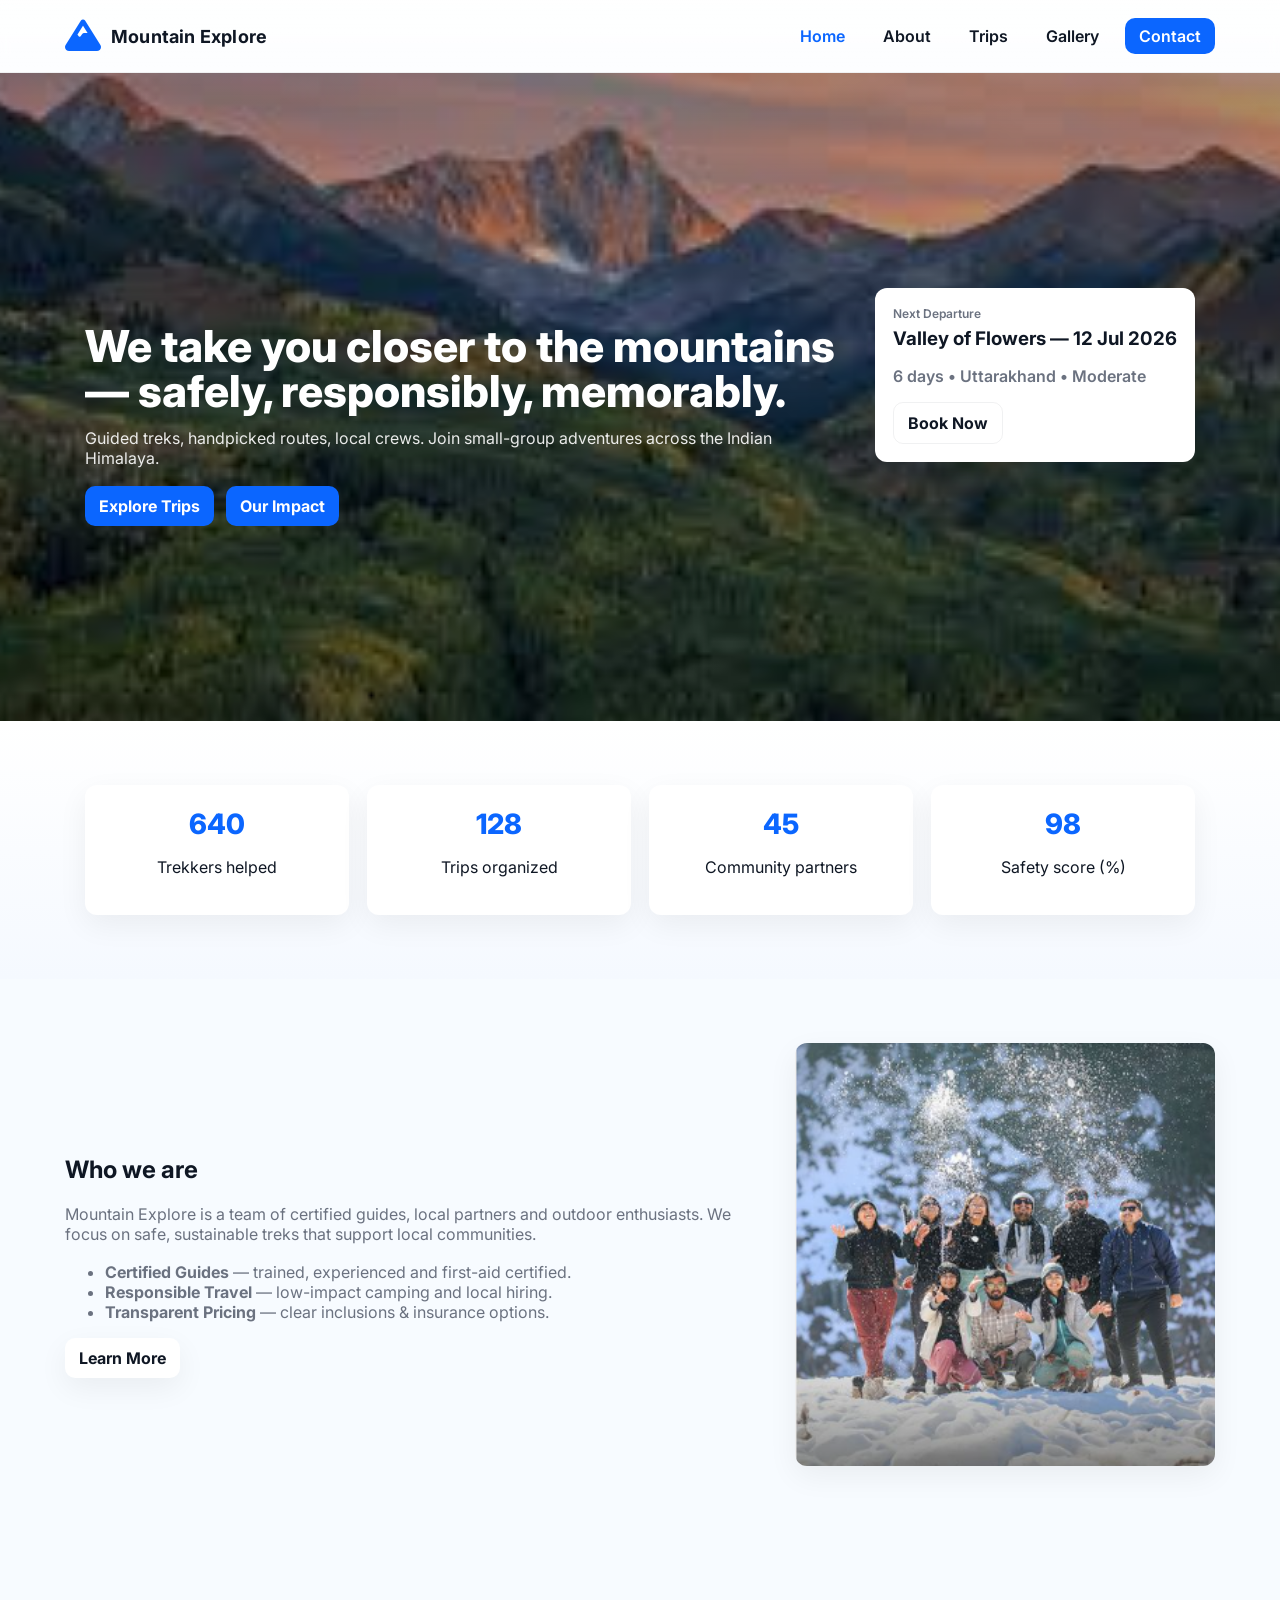
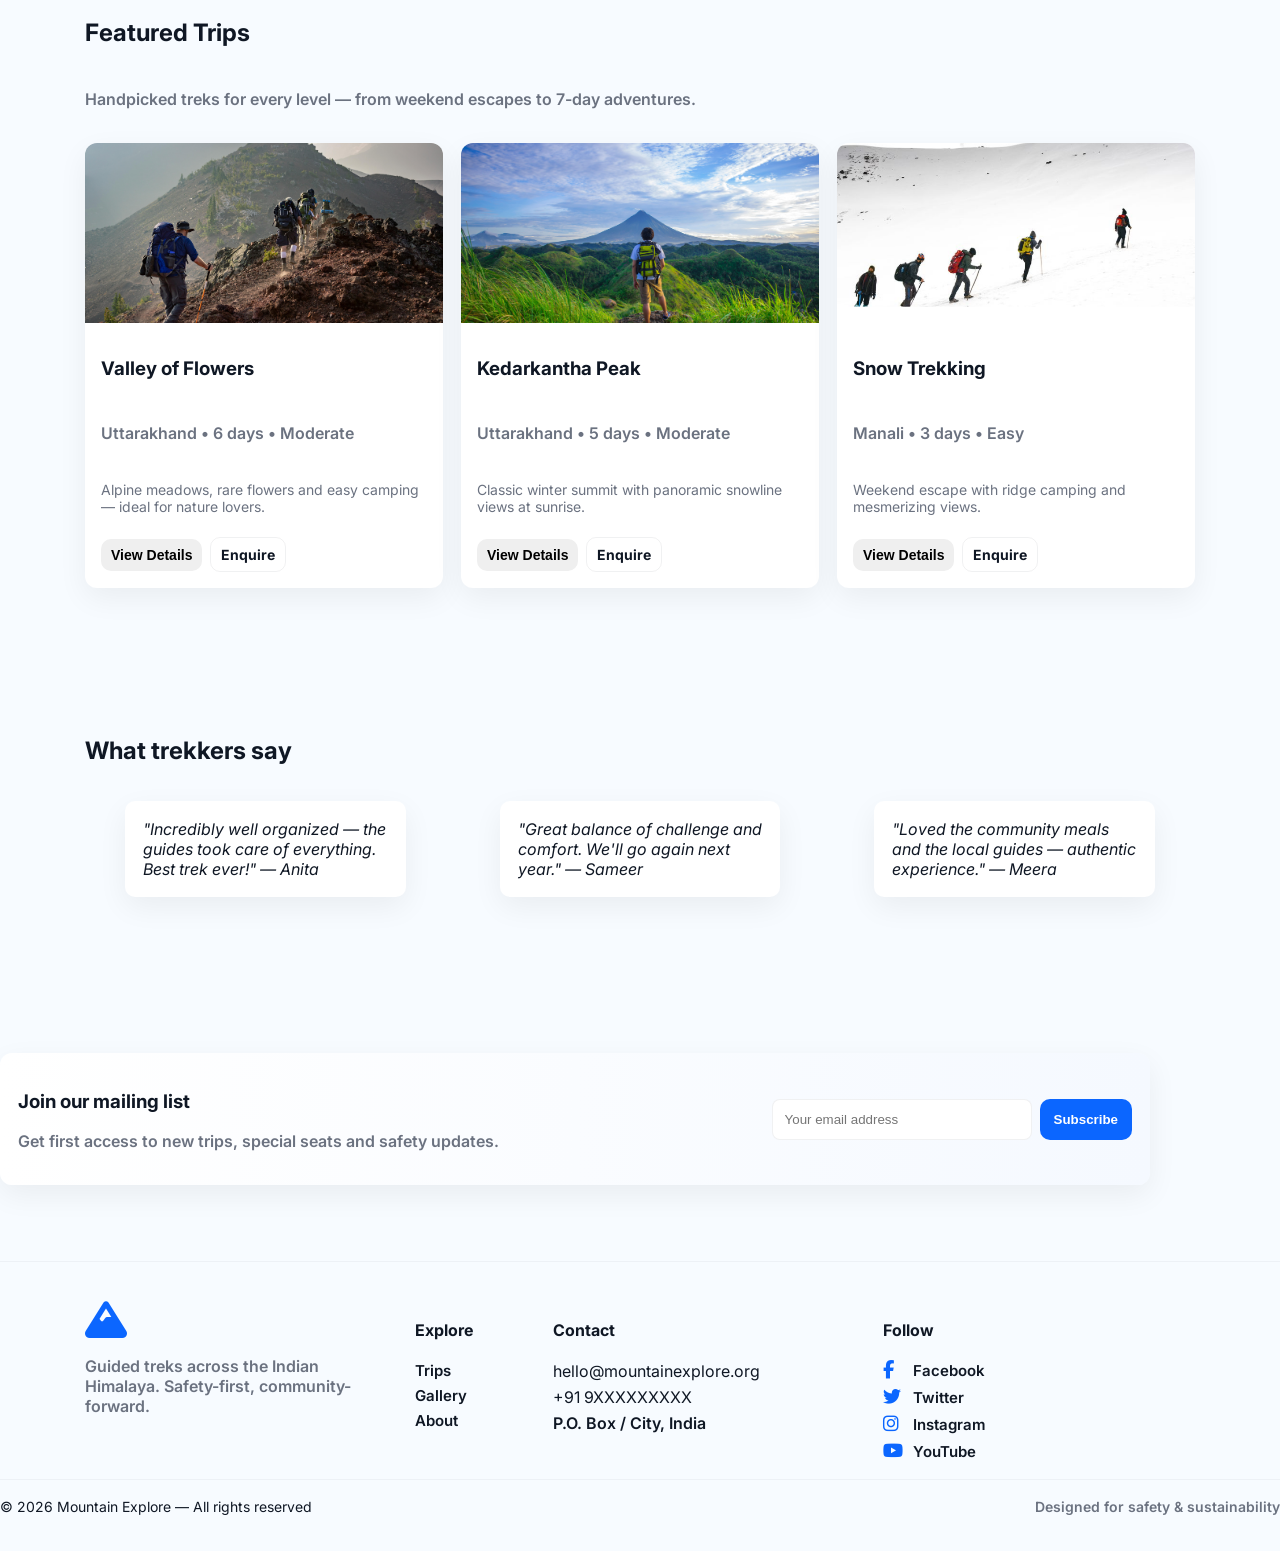
==== index.html @ 5033ecce "Add files via upload" ====
<!doctype html>
<html lang="en">
<head>
  <meta charset="utf-8" />
  <meta name="viewport" content="width=device-width,initial-scale=1" />
  <title>Mountain Explore — Adventures & Treks</title>
  <link rel="stylesheet" href="style.css" />
  <script defer src="script.js"></script>
  <link rel="preconnect" href="https://fonts.googleapis.com">
  <link rel="stylesheet" href="https://cdnjs.cloudflare.com/ajax/libs/font-awesome/6.5.0/css/all.min.css">
  <link href="https://fonts.googleapis.com/css2?family=Inter:wght@300;400;600;700;800&display=swap" rel="stylesheet">
  <meta name="description" content="Mountain Explore — curated treks & safe guided adventures. Explore Valley of Flowers, Kedarkantha and more.">
</head>
<body>
  <!-- Header -->
  <header class="site-header">
    <div class="container header-row">
      <a class="brand" href="index.html" aria-label="Mountain Explore home">
        <i class="fas fa-mountain brand-logo" aria-hidden="true"></i>
        <span class="brand-title">Mountain Explore</span>
      </a>

      <nav class="nav" aria-label="Primary">
        <a href="index.html" class="nav-link active">Home</a>
        <a href="about.html" class="nav-link">About</a>
        <a href="trips.html" class="nav-link">Trips</a>
        <a href="gallery.html" class="nav-link">Gallery</a>
        <a href="contact.html" class="nav-link cta">Contact</a>
      </nav>

      <button class="hamburger" aria-expanded="false" aria-label="Open menu">
        <span></span><span></span><span></span>
      </button>
    </div>
  </header>

  <!-- Mobile menu -->
  <div class="mobile-menu" aria-hidden="true">
    <a href="index.html">Home</a>
    <a href="about.html">About</a>
    <a href="trips.html">Trips</a>
    <a href="gallery.html">Gallery</a>
    <a href="contact.html" class="mobile-cta">Contact</a>
  </div>

  <main>
    <!-- Hero -->
    <section class="hero">
      <div class="hero-media">
        <img src="images/hero.png" alt="Mountains at sunrise" />
        <div class="hero-gradient"></div>
      </div>

      <div class="hero-content container">
        <div class="hero-text">
          <h1>We take you closer to the mountains — safely, responsibly, memorably.</h1>
          <p>Guided treks, handpicked routes, local crews. Join small-group adventures across the Indian Himalaya.</p>
          <div class="hero-actions">
            <a class="btn btn-primary" href="trips.html">Explore Trips</a>
            <a class="btn btn-primary" href="#impact">Our Impact</a>
          </div>
        </div>

        <aside class="hero-card">
          <div class="mini-head">Next Departure</div>
          <h3>Valley of Flowers — 12 Jul 2026</h3>
          <p class="muted">6 days • Uttarakhand • Moderate</p>
          <a class="btn btn-outline" href="trips.html#valley-of-flowers">Book Now</a>
        </aside>
      </div>
    </section>

    <!-- Impact counters -->
    <section id="impact" class="section section-alt">
      <div class="container">
        <div class="impact-grid">
          <div class="impact-card">
            <div class="impact-number" data-target="640">0</div>
            <p>Trekkers helped</p>
          </div>
          <div class="impact-card">
            <div class="impact-number" data-target="128">0</div>
            <p>Trips organized</p>
          </div>
          <div class="impact-card">
            <div class="impact-number" data-target="45">0</div>
            <p>Community partners</p>
          </div>
          <div class="impact-card">
            <div class="impact-number" data-target="98">0</div>
            <p>Safety score (%)</p>
          </div>
        </div>
      </div>
    </section>

    <!-- About preview -->
    <section class="section container" id="about-preview">
      <div class="about-grid">
        <div class="about-text">
          <h2>Who we are</h2>
          <p class="lead">Mountain Explore is a team of certified guides, local partners and outdoor enthusiasts. We focus on safe, sustainable treks that support local communities.</p>
          <ul class="feature-list">
            <li><strong>Certified Guides</strong> — trained, experienced and first-aid certified.</li>
            <li><strong>Responsible Travel</strong> — low-impact camping and local hiring.</li>
            <li><strong>Transparent Pricing</strong> — clear inclusions & insurance options.</li>
          </ul>
          <a href="about.html" class="btn btn-light">Learn More</a>
        </div>
        <div class="about-media">
          <img src="images/team1.png" alt="Guides and trekkers around a campfire">
        </div>
      </div>
    </section>

    <!-- Trips preview -->
    <section class="section section-trips">
      <div class="container">
        <div class="section-head">
          <h2>Featured Trips</h2>
          <p class="muted">Handpicked treks for every level — from weekend escapes to 7-day adventures.</p>
        </div>

        <div class="trips-grid">
          <!-- Card 1 -->
          <article class="trip">
            <img src="images/trek1.png" alt="Valley of Flowers">
            <div class="trip-body">
              <h3>Valley of Flowers</h3>
              <p class="meta">Uttarakhand • 6 days • Moderate</p>
              <p class="trip-excerpt">Alpine meadows, rare flowers and easy camping — ideal for nature lovers.</p>
              <div class="trip-actions">
                <button class="btn small details-btn" data-trip="valley">View Details</button>
                <a href="contact.html?trip=Valley%20of%20Flowers" class="btn small outline">Enquire</a>
              </div>
            </div>
          </article>

          <!-- Card 2 -->
          <article class="trip">
            <img src="images/trek2.png" alt="Kedarkantha">
            <div class="trip-body">
              <h3>Kedarkantha Peak</h3>
              <p class="meta">Uttarakhand • 5 days • Moderate</p>
              <p class="trip-excerpt">Classic winter summit with panoramic snowline views at sunrise.</p>
              <div class="trip-actions">
                <button class="btn small details-btn" data-trip="kedar">View Details</button>
                <a href="contact.html?trip=Kedarkantha%20Peak" class="btn small outline">Enquire</a>
              </div>
            </div>
          </article>

          <!-- Card 3 -->
          <article class="trip">
            <img src="images/trek3.png" alt="Snow Trek">
            <div class="trip-body">
              <h3>Snow Trekking</h3>
              <p class="meta">Manali • 3 days • Easy</p>
              <p class="trip-excerpt">Weekend escape with ridge camping and mesmerizing views.</p>
              <div class="trip-actions">
                <button class="btn small details-btn" data-trip="triund">View Details</button>
                <a href="contact.html?trip=Triund%20Ridge" class="btn small outline">Enquire</a>
              </div>
            </div>
          </article>
        </div>
      </div>
    </section>

    <!-- Testimonials -->
    <section class="section section-testimonials">
      <div class="container">
        <h2>What trekkers say</h2>
        <div class="testimonials-grid">
          <blockquote>"Incredibly well organized — the guides took care of everything. Best trek ever!" <cite>— Anita</cite></blockquote>
          <blockquote>"Great balance of challenge and comfort. We'll go again next year." <cite>— Sameer</cite></blockquote>
          <blockquote>"Loved the community meals and the local guides — authentic experience." <cite>— Meera</cite></blockquote>
        </div>
      </div>
    </section>

    <!-- Newsletter / CTA -->
    <section class="section cta-section">
      <div class="container cta-box">
        <div>
          <h3>Join our mailing list</h3>
          <p class="muted">Get first access to new trips, special seats and safety updates.</p>
        </div>
        <form id="newsletterForm" class="newsletter" onsubmit="submitNewsletter(event)">
          <input type="email" id="newsletterEmail" placeholder="Your email address" required>
          <button class="btn btn-primary">Subscribe</button>
        </form>
      </div>
    </section>
  </main>

  <!-- Trip Modal (reused on pages) -->
  <div id="tripModal" class="modal" aria-hidden="true" role="dialog" aria-labelledby="tripModalTitle">
    <div class="modal-card">
      <button class="modal-close" aria-label="Close">&times;</button>
      <div class="modal-body">
        <img id="tripModalImg" src="" alt="">
        <div class="modal-content">
          <h3 id="tripModalTitle"></h3>
          <p id="tripModalMeta" class="muted"></p>
          <ul id="tripModalBullets"></ul>
          <div class="modal-actions">
            <a id="modalBook" class="btn btn-primary" href="contact.html">Book / Enquire</a>
            <button class="btn btn-outline modal-close">Close</button>
          </div>
        </div>
      </div>
    </div>
  </div>

  <!-- Footer -->
  <footer class="site-footer">
    <div class="container footer-grid">
      <div>
        <i class="fas fa-mountain logo-footer"></i>
        <p class="muted">Guided treks across the Indian Himalaya. Safety-first, community-forward.</p>
      </div>

      <div class="footer-links">
        <h4>Explore</h4>
        <a href="trips.html" class="social-item">Trips</a>
        <a href="gallery.html" class="social-item">Gallery</a>
        <a href="about.html" class="social-item">About</a>
      </div>

      <div class="footer-contact">
        <h4>Contact</h4>
        <p>hello@mountainexplore.org</p>
        <p>+91 9XXXXXXXXX</p>
        <p class="muted">P.O. Box / City, India</p>
      </div>

      <div class="footer-news">
        <h4>Follow</h4>
        <div class="socials">
          <a href="#" class="social-item"><i class="fab fa-facebook-f"></i> Facebook</a>
          <a href="#" class="social-item"><i class="fab fa-twitter"></i> Twitter</a>
          <a href="#" class="social-item"><i class="fab fa-instagram"></i> Instagram</a>
          <a href="#" class="social-item"><i class="fab fa-youtube"></i> YouTube</a>
        </div>
      </div>
    </div>

    <div class="footer-bottom">
      <div>© <span id="currentYear"></span> Mountain Explore — All rights reserved</div>
      <div class="muted">Designed for safety & sustainability</div>
    </div>
  </footer>
</body>
</html>
---- style.css ----
/* ---------- BASE & THEME ---------- */
:root{
  --bg: #f7fbff;
  --card: #ffffff;
  --text: #0f1724;
  --muted: #6b7280;
  --primary: #0b66ff; /* deep sky blue */
  --accent: #ff7a59;
  --glass: rgba(255,255,255,0.7);
  --shadow: 0 10px 30px rgba(13,18,25,0.06);
  --container: 1150px;
  --radius: 14px;
  --nav-height: 72px;
  font-family: "Inter", system-ui, -apple-system, "Segoe UI", Roboto, "Helvetica Neue", Arial;
}

*{box-sizing:border-box}
html,body{
  height:100%;
  margin:0;
  background:var(--bg);
  color:var(--text);
  -webkit-font-smoothing:antialiased;
}

.container{
  max-width:var(--container);
  margin:0 auto;
  padding:0 20px;
}

/* Header */
.site-header{
  position:sticky;
  top:0;
  z-index:220;
  background:linear-gradient(180deg, rgba(255,255,255,0.9), rgba(255,255,255,0.7));
  backdrop-filter:blur(6px);
  border-bottom:1px solid rgba(15,23,36,0.06);
}
.header-row{
  display:flex;
  align-items:center;
  gap:18px;
  padding:14px 0;
  height:var(--nav-height);
}
.brand{
  display:flex;
  align-items:center;
  gap:10px;
  text-decoration:none;
  color:var(--text);
}

/* ⭐ UPDATED: For Font Awesome icon logo */
.brand-logo{
  font-size:36px;
  color:var(--primary);
  width:auto;
  height:auto;
}

.brand-title{
  font-weight:700;
  font-size:18px;
  letter-spacing:0.2px;
}
.nav{
  margin-left:auto;
  display:flex;
  gap:14px;
  align-items:center;
}
.nav-link{
  padding:10px 12px;
  text-decoration:none;
  color:var(--text);
  font-weight:600;
  border-radius:8px;
}
.nav-link:hover{
  background:rgba(11,102,255,0.06);
}
.nav-link.cta{
  background:var(--primary);
  color:#fff;
  padding:8px 14px;
  border-radius:10px;
}
.nav-link.active{
  color:var(--primary);
}
.hamburger{
  display:none;
  background:transparent;
  border:0;
  cursor:pointer;
}
.hamburger span{
  display:block;
  width:22px;
  height:2px;
  background:var(--text);
  margin:5px 0;
  border-radius:2px;
}

/* Mobile menu */
.mobile-menu{
  display:none;
  position:fixed;
  inset:72px 0 0 0;
  background:linear-gradient(180deg,#fff,#f7fbff);
  z-index:210;
  padding:12px 20px;
  box-shadow:var(--shadow);
  border-top:1px solid rgba(15,23,36,0.03);
}
.mobile-menu a{
  display:block;
  padding:12px 0;
  color:var(--text);
  text-decoration:none;
  border-bottom:1px solid rgba(15,23,36,0.03);
}
.mobile-cta{
  display:inline-block;
  background:var(--primary);
  color:#fff;
  padding:8px 12px;
  border-radius:8px;
  margin-top:8px;
}

/* Hero */
.hero{
  position:relative;
  min-height:72vh;
  display:flex;
  align-items:center;
  padding-top:20px;
  margin-top:0;
  overflow:hidden;
}
.hero-media{
  position:absolute;
  inset:0;
  z-index:1;
  overflow:hidden;
}
.hero-media img{
  width:100%;
  height:100%;
  object-fit:cover;
  display:block;
  transform:scale(1.05);
}
.hero-gradient{
  position:absolute;
  inset:0;
  background:linear-gradient(180deg, rgba(4,16,28,0.35), rgba(4,16,28,0.06));
  mix-blend-mode:multiply;
}
.hero-content{
  position:relative;
  z-index:2;
  display:flex;
  gap:30px;
  align-items:center;
  padding:80px 0;
}
.hero-text{
  flex:1;
  color:#fff;
  max-width:760px;
}
.hero-text h1{
  font-size:44px;
  line-height:1.02;
  margin-bottom:14px;
  font-weight:800;
}
.hero-text p{
  margin:0 0 18px;
  color:rgba(255,255,255,0.9);
  font-size:16px;
}
.hero-actions{
  display:flex;
  gap:12px;
}
.hero-card{
  background:var(--card);
  border-radius:12px;
  padding:18px;
  width:320px;
  box-shadow:var(--shadow);
  align-self:flex-start;
}
.hero-card .mini-head{
  font-size:12px;
  color:var(--muted);
  font-weight:600;
  margin-bottom:6px;
}
.hero-card h3{
  margin:0 0 6px;
}
.hero-card .muted{
  color:var(--muted);
  font-weight:600;
}

/* Sections */
.section{
  padding:64px 0;
}
.section-alt{
  background:linear-gradient(180deg, #ffffff, #f5f9ff);
}
.section .lead{
  color:var(--muted);
  max-width:740px;
  margin:8px 0 18px;
}

/* Impact grid */
.impact-grid{
  display:grid;
  grid-template-columns:repeat(auto-fit,minmax(160px,1fr));
  gap:18px;
}
.impact-card{
  background:var(--card);
  padding:22px;
  border-radius:12px;
  text-align:center;
  box-shadow:var(--shadow);
}
.impact-number{
  font-size:28px;
  font-weight:800;
  color:var(--primary);
  margin-bottom:6px;
}

/* About */
.about-grid{
  display:grid;
  grid-template-columns:1fr 420px;
  gap:30px;
  align-items:center;
}
.about-media img{
  width:100%;
  height:auto;
  border-radius:12px;
  box-shadow:var(--shadow);
}
.feature-list{
  margin-top:12px;
  color:var(--muted);
}

/* Trips */
.section-trips .section-head{
  display:flex;
  flex-direction:column;
  gap:6px;
  margin-bottom:18px;
}
.trips-grid{
  display:grid;
  grid-template-columns:repeat(auto-fit,minmax(280px,1fr));
  gap:18px;
}
.trip{
  background:var(--card);
  border-radius:12px;
  overflow:hidden;
  box-shadow:var(--shadow);
  display:flex;
  flex-direction:column;
}
.trip img{
  height:180px;
  object-fit:cover;
  width:100%;
}
.trip-body{
  padding:16px;
  display:flex;
  flex-direction:column;
  gap:8px;
}
.meta{
  color:var(--muted);
  font-weight:600;
}
.trip-excerpt{
  color:var(--muted);
  font-size:14px;
}
.trip-actions{
  margin-top:auto;
  display:flex;
  gap:8px;
  align-items:center;
}

/* Large Trip */
.trip-large{
  display:grid;
  grid-template-columns:380px 1fr;
  gap:20px;
  background:var(--card);
  padding:0;
  border-radius:12px;
  box-shadow:var(--shadow);
  overflow:hidden;
  margin-bottom:18px;
}
.trip-large img{
  width:100%;
  height:100%;
  object-fit:cover;
}
.trip-large-body{
  padding:22px;
}

/* Testimonials */
.section-testimonials .testimonials-grid{
  display:grid;
  grid-template-columns:repeat(auto-fit,minmax(240px,1fr));
  gap:14px;
}
.testimonials-grid blockquote{
  background:var(--card);
  padding:18px;
  border-radius:10px;
  box-shadow:var(--shadow);
  font-style:italic;
}

/* Gallery */
.gallery-grid{
  display:grid;
  grid-template-columns:repeat(auto-fit,minmax(220px,1fr));
  gap:12px;
}
.gallery-grid img{
  width:100%;
  height:220px;
  object-fit:cover;
  border-radius:8px;
  display:block;
}

/* CTA */
.cta-box{
  display:flex;
  justify-content:space-between;
  align-items:center;
  gap:18px;
  background:linear-gradient(90deg, #ffffff, #f5f9ff);
  padding:18px;
  border-radius:12px;
  box-shadow:var(--shadow);
  margin:12px 0;
}
.newsletter{
  display:flex;
  gap:8px;
}
.newsletter input{
  padding:12px;
  border-radius:8px;
  border:1px solid rgba(15,23,36,0.06);
  min-width:260px;
}

/* Forms */
.contact-grid{
  display:grid;
  grid-template-columns:1fr 340px;
  gap:24px;
  align-items:start;
}
.contact-form input,
.contact-form textarea{
  width:100%;
  padding:12px;
  border-radius:8px;
  border:1px solid rgba(15,23,36,0.06);
}
.contact-card{
  background:var(--card);
  padding:18px;
  border-radius:12px;
  box-shadow:var(--shadow);
}

/* Modal */
.modal{
  position:fixed;
  inset:0;
  background:rgba(2,6,23,0.5);
  display:none;
  align-items:center;
  justify-content:center;
  z-index:999;
  padding:20px;
}
.modal[aria-hidden="false"]{
  display:flex;
}
.modal-card{
  background:var(--card);
  border-radius:12px;
  max-width:980px;
  width:100;
  box-shadow:0 30px 80px rgba(2,6,23,0.35);
  overflow:hidden;
}
.modal-body{
  display:grid;
  grid-template-columns:1fr 1fr;
  gap:0;
}
.modal-body img{
  width:100%;
  height:100%;
  object-fit:cover;
  min-height:260px;
}
.modal-content{
  padding:20px;
}
.modal-close{
  position:absolute;
  right:18px;
  top:12px;
  background:transparent;
  border:0;
  font-size:28px;
  color:var(--text);
  cursor:pointer;
}

.site-footer{
  padding:36px 0;
  background:transparent;
  border-top:1px solid rgba(15,23,36,0.04);
}
.footer-grid{
  display:grid;
  grid-template-columns:1fr 120px 1fr 1fr;
  gap:18px;
  align-items:start;
}

/* ⭐ Footer Logo */
.logo-footer{
  font-size:42px;
  color:var(--primary);
}

/* Footer links + contact */
.footer-links a,
.footer-contact p{
  display:block;
  color:var(--text);
  text-decoration:none;
  margin:6px 0;
}

/* ⭐ NEW styles for updated social icons */
.socials{
  display:flex;
  flex-direction:column;
  gap:8px;
}

.social-item{
  display:flex;
  align-items:center;
  gap:8px;
  font-weight:600;
  color:var(--text);
  text-decoration:none;
  font-size:15px;
}

.social-item i{
  font-size:18px;
  width:22px;
  color:var(--primary);
}

.social-item:hover{
  color:var(--primary);
}

/* Footer bottom */
.footer-bottom{
  display:flex;
  justify-content:space-between;
  align-items:center;
  padding-top:18px;
  border-top:1px solid rgba(15,23,36,0.04);
  margin-top:18px;
  font-size:14px;
}

/* Utilities */
.btn{
  display:inline-flex;
  align-items:center;
  gap:8px;
  padding:10px 14px;
  border-radius:10px;
  text-decoration:none;
  border:0;
  cursor:pointer;
  font-weight:700;
}
.btn-primary{
  background:var(--primary);
  color:#fff;
}
.btn-outline,
.btn.outline{
  background:transparent;
  border:1px solid rgba(15,23,36,0.06);
  color:var(--text);
}
.btn-light{
  background:#fff;
  color:var(--text);
  box-shadow:var(--shadow);
}
.btn.small{
  padding:8px 10px;
  font-size:14px;
}
.muted{
  color:var(--muted);
  font-weight:600;
}
.shadow-img{
  border-radius:12px;
  box-shadow:var(--shadow);
}

/* Responsive */
@media (max-width:980px){
  .about-grid{
    grid-template-columns:1fr;
  }
  .contact-grid{
    grid-template-columns:1fr;
  }
  .trip-large{
    grid-template-columns:1fr;
  }
  .hero-content{
    flex-direction:column;
    align-items:flex-start;
    padding:40px 0;
  }
  .hero-card{
    width:100%;
  }
  .nav{
    display:none;
  }
  .hamburger{
    display:block;
    margin-left:auto;
  }
}
@media (max-width:520px){
  .hero-text h1{
    font-size:26px;
  }
  .impact-grid{
    grid-template-columns:repeat(2,1fr);
  }
  .footer-grid{
    grid-template-columns:1fr 1fr;
  }
}
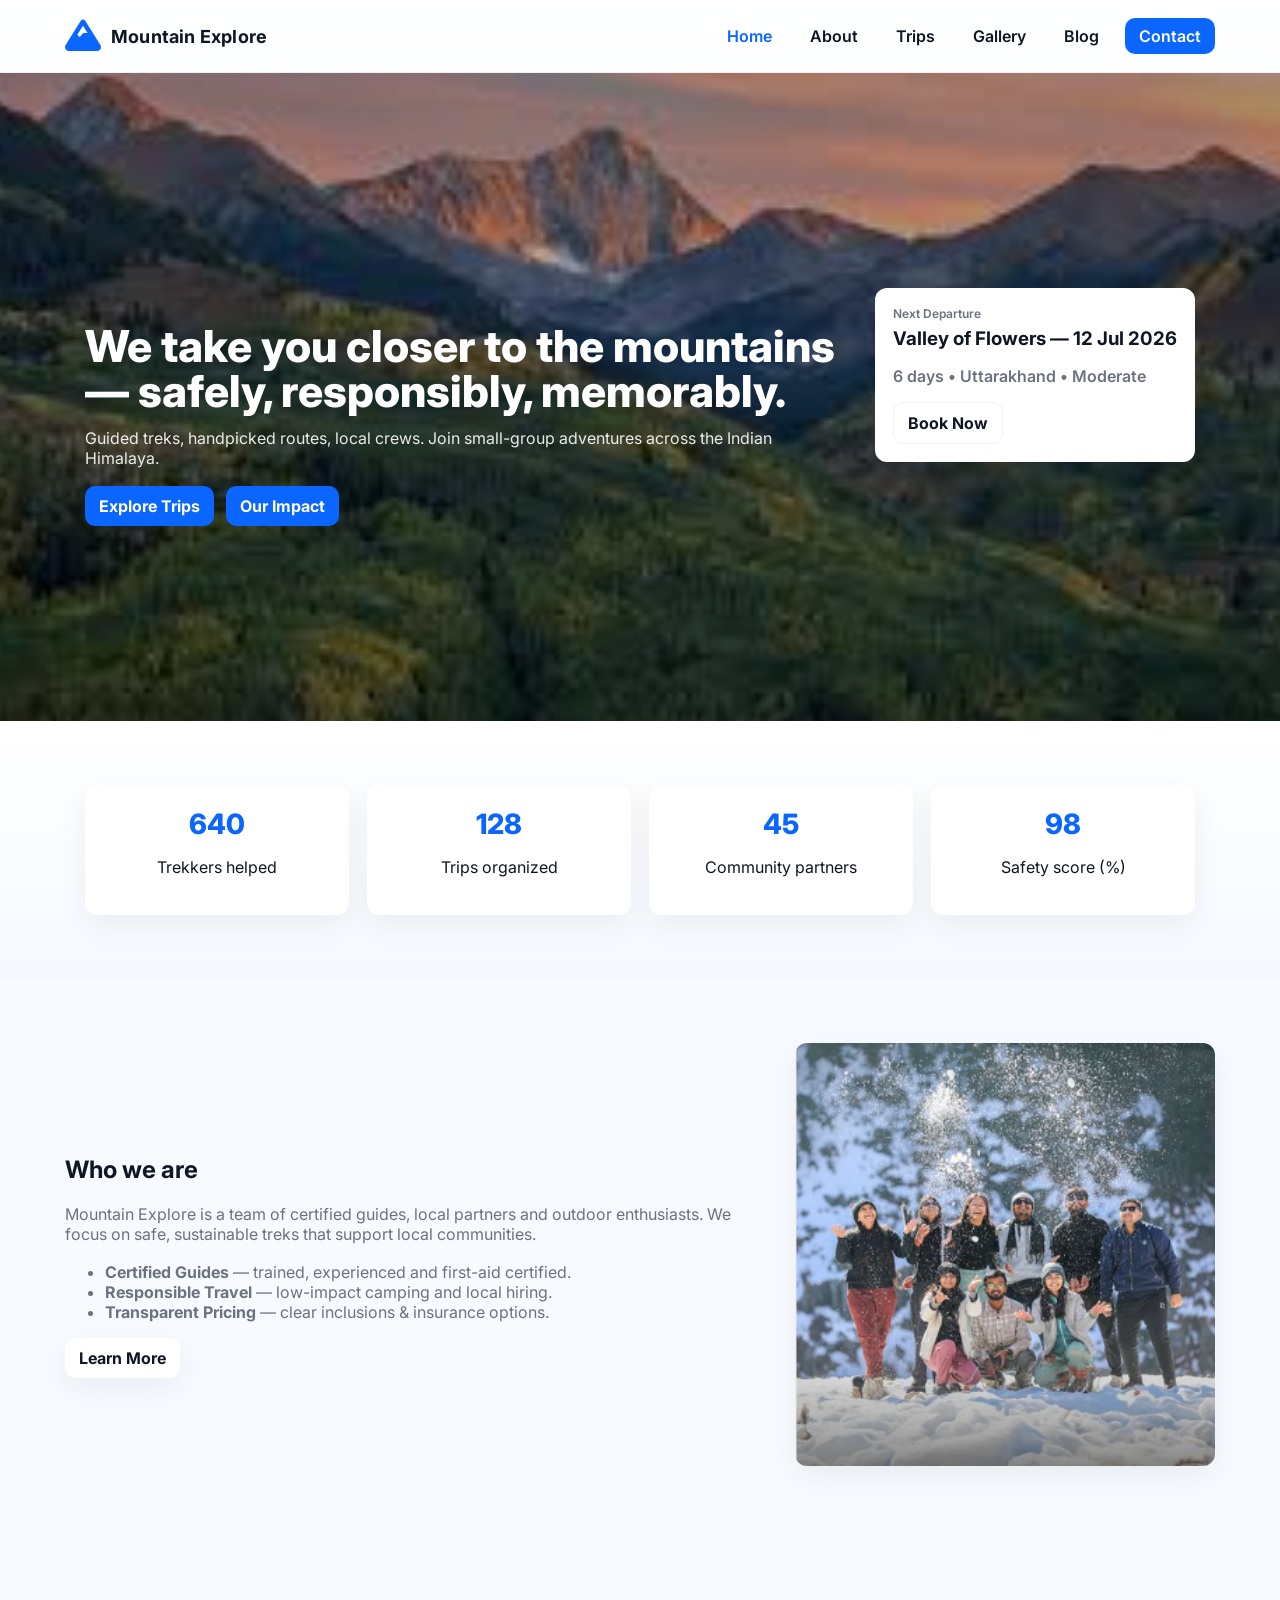
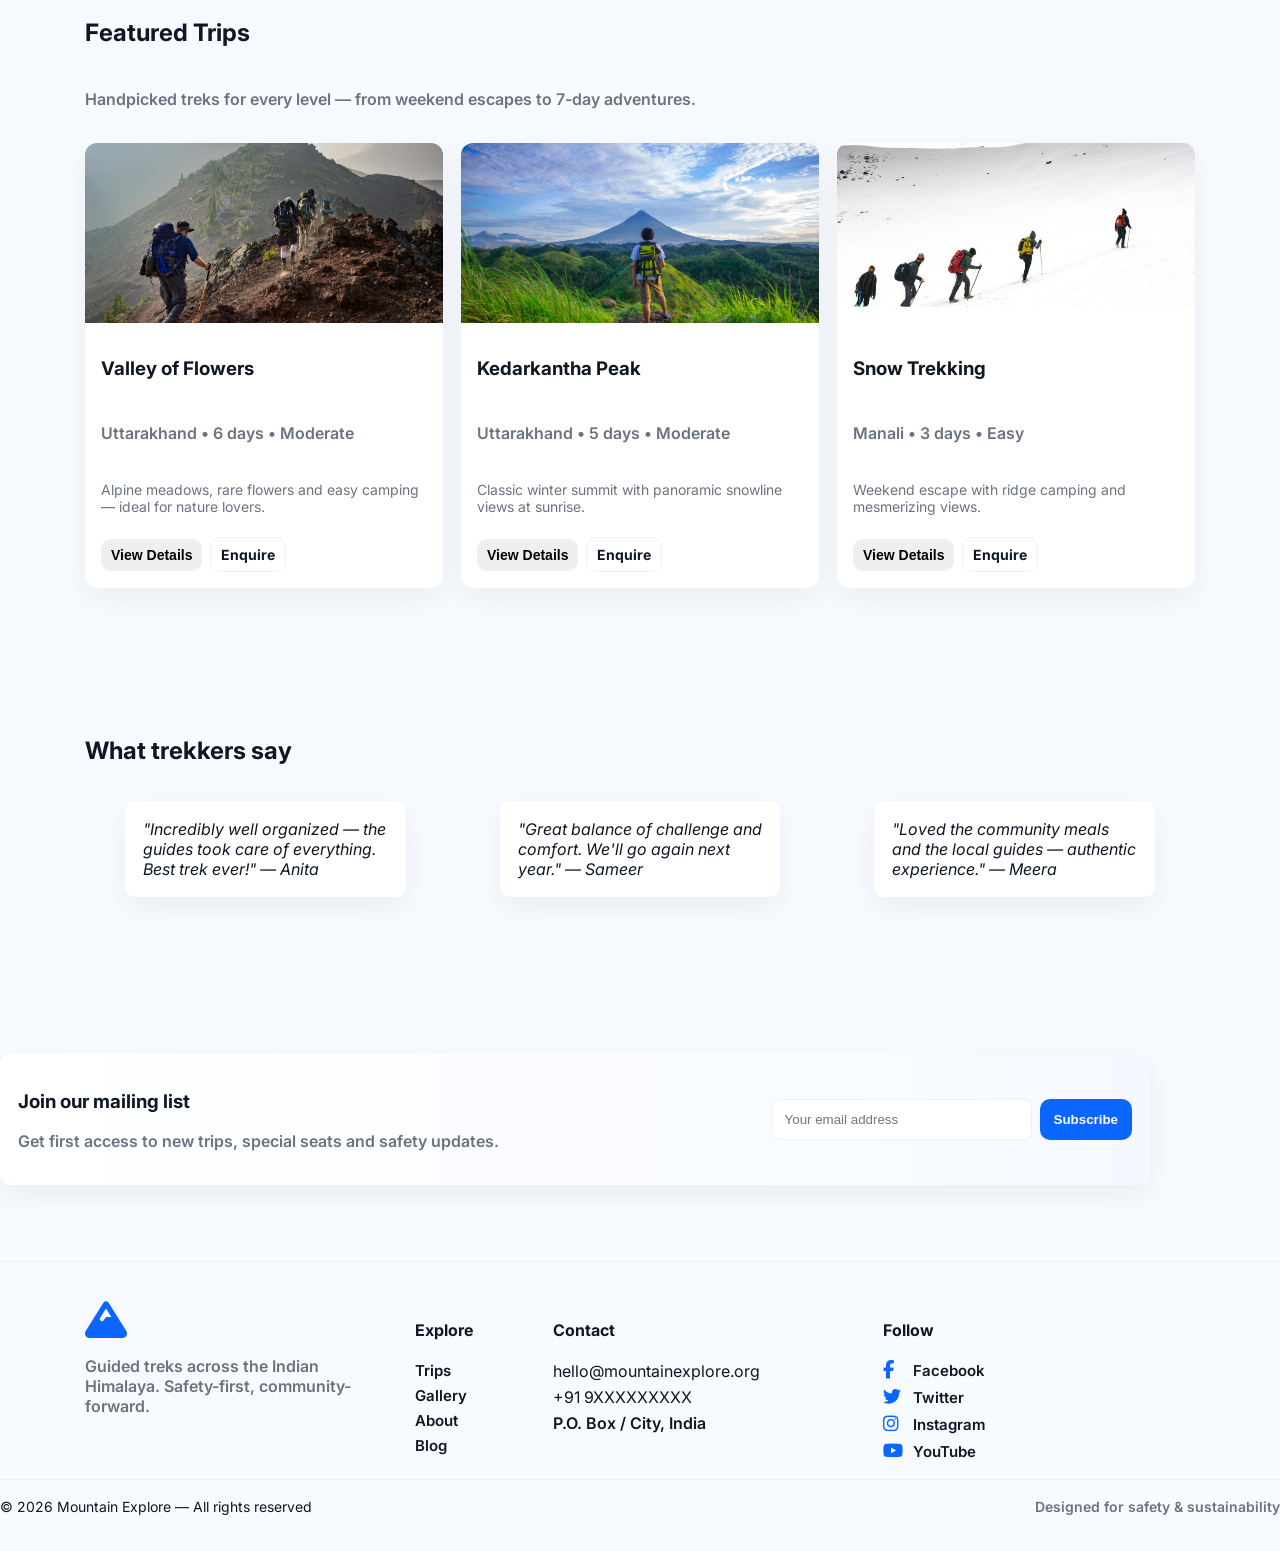
==== commit 8604925a: "Fix HTML encoding issues in index.html" ====
--- a/index.html
+++ b/index.html
@@ -25,6 +25,7 @@
         <a href="about.html" class="nav-link">About</a>
         <a href="trips.html" class="nav-link">Trips</a>
         <a href="gallery.html" class="nav-link">Gallery</a>
+        <a href="blog.html" class="nav-link">Blog</a>
         <a href="contact.html" class="nav-link cta">Contact</a>
       </nav>
 
@@ -226,6 +227,7 @@
         <a href="trips.html" class="social-item">Trips</a>
         <a href="gallery.html" class="social-item">Gallery</a>
         <a href="about.html" class="social-item">About</a>
+        <a href="blog.html" class="social-item">Blog</a>
       </div>
 
       <div class="footer-contact">
